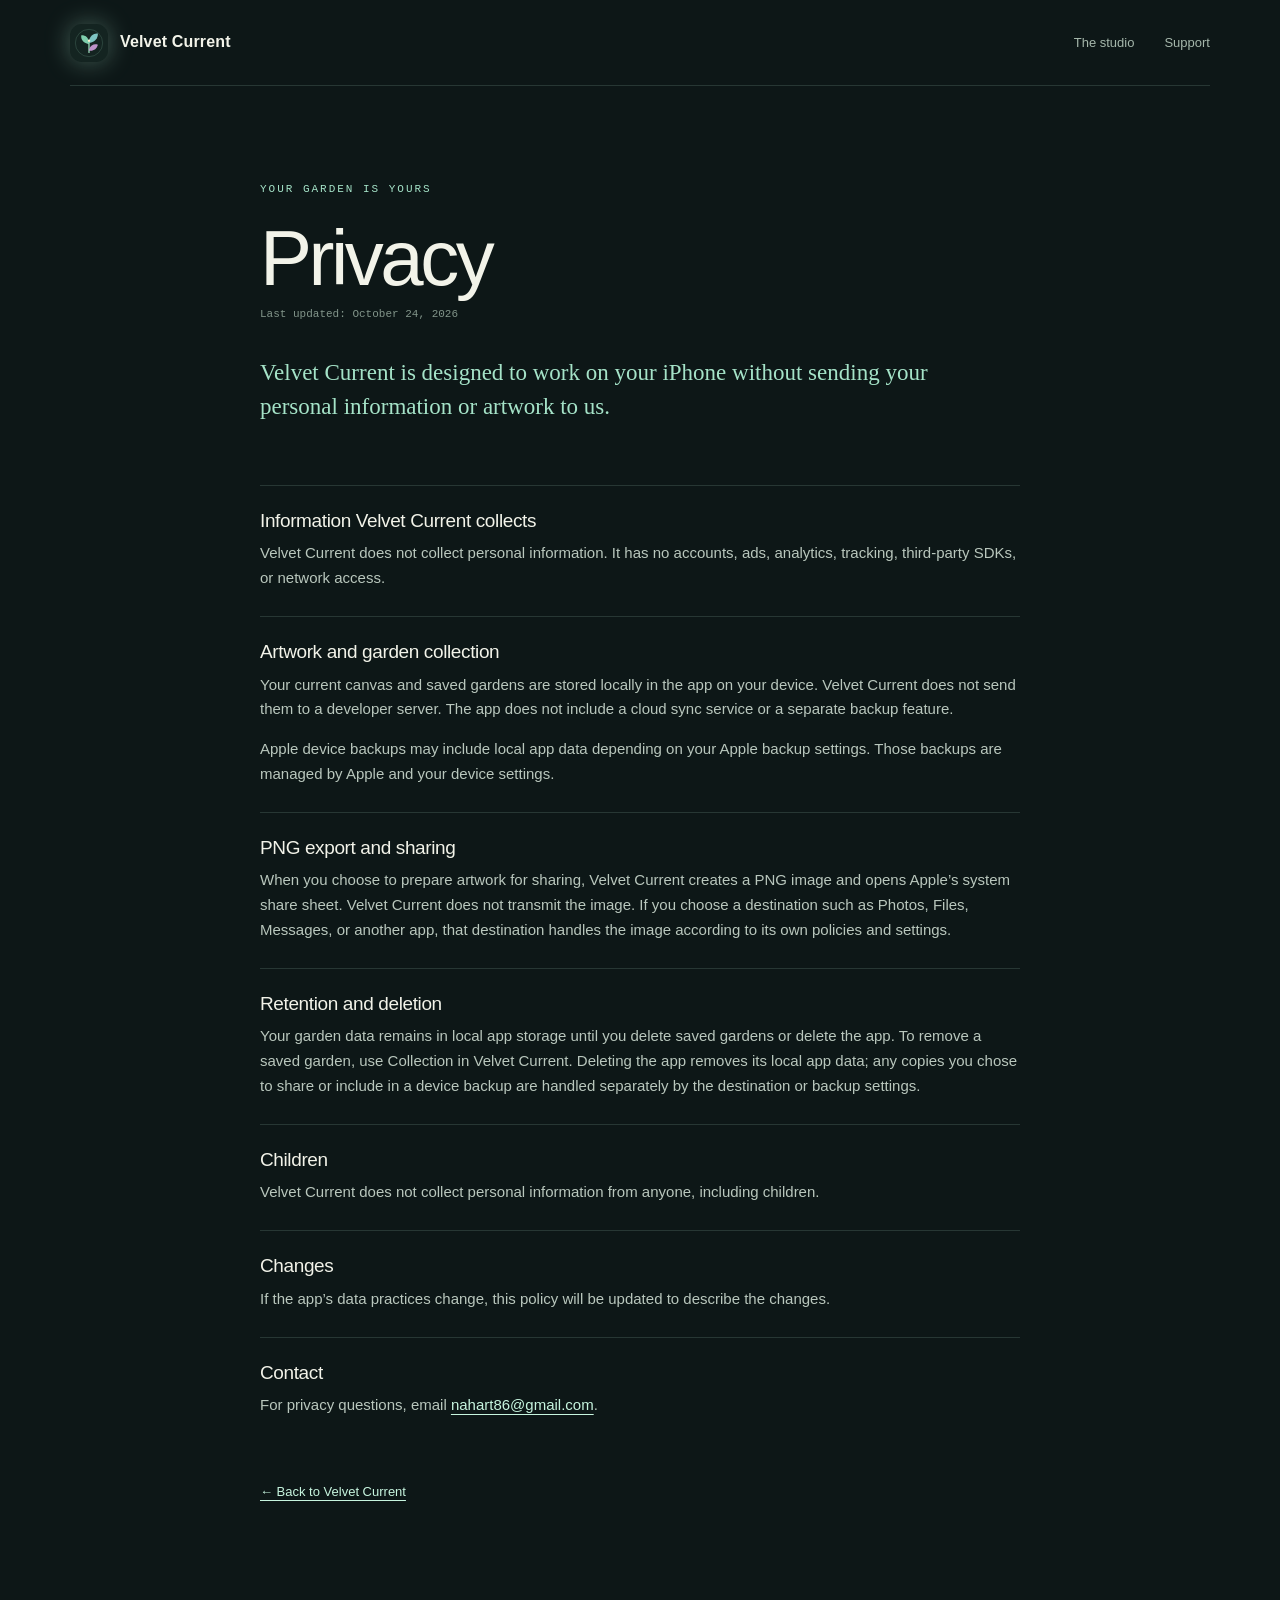
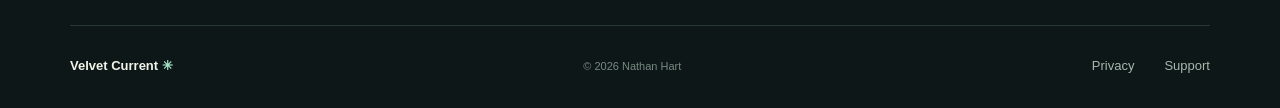
==== privacy.html @ 83b9593b "Create Velvet Current support site" ====
<!doctype html>
<html lang="en">
<head>
  <meta charset="utf-8">
  <meta name="viewport" content="width=device-width, initial-scale=1">
  <meta name="theme-color" content="#0d1717">
  <meta name="description" content="Privacy information for Velvet Current, a native iPhone art studio.">
  <title>Privacy — Velvet Current</title>
  <link rel="stylesheet" href="styles.css">
  <link rel="icon" href="assets/velvet-current.svg" type="image/svg+xml">
</head>
<body>
  <header class="site-header wrap">
    <a class="wordmark" href="./" aria-label="Velvet Current home"><img src="assets/velvet-current.svg" alt="" width="38" height="38"><span>Velvet Current</span></a>
    <nav aria-label="Main navigation"><a href="index.html#studio">The studio</a><a href="support.html">Support</a></nav>
  </header>
  <main class="legal-page wrap">
    <p class="eyebrow">Your garden is yours</p>
    <h1>Privacy</h1>
    <p class="updated">Last updated: October 24, 2026</p>
    <p class="legal-lead">Velvet Current is designed to work on your iPhone without sending your personal information or artwork to us.</p>

    <section><h2>Information Velvet Current collects</h2><p>Velvet Current does not collect personal information. It has no accounts, ads, analytics, tracking, third-party SDKs, or network access.</p></section>
    <section><h2>Artwork and garden collection</h2><p>Your current canvas and saved gardens are stored locally in the app on your device. Velvet Current does not send them to a developer server. The app does not include a cloud sync service or a separate backup feature.</p><p>Apple device backups may include local app data depending on your Apple backup settings. Those backups are managed by Apple and your device settings.</p></section>
    <section><h2>PNG export and sharing</h2><p>When you choose to prepare artwork for sharing, Velvet Current creates a PNG image and opens Apple’s system share sheet. Velvet Current does not transmit the image. If you choose a destination such as Photos, Files, Messages, or another app, that destination handles the image according to its own policies and settings.</p></section>
    <section><h2>Retention and deletion</h2><p>Your garden data remains in local app storage until you delete saved gardens or delete the app. To remove a saved garden, use Collection in Velvet Current. Deleting the app removes its local app data; any copies you chose to share or include in a device backup are handled separately by the destination or backup settings.</p></section>
    <section><h2>Children</h2><p>Velvet Current does not collect personal information from anyone, including children.</p></section>
    <section><h2>Changes</h2><p>If the app’s data practices change, this policy will be updated to describe the changes.</p></section>
    <section><h2>Contact</h2><p>For privacy questions, email <a href="mailto:nahart86@gmail.com">nahart86@gmail.com</a>.</p></section>
    <a class="text-link back-link" href="./">← Back to Velvet Current</a>
  </main>
  <footer class="site-footer wrap"><a class="footer-brand" href="./">Velvet Current <span>✳</span></a><p>© 2026 Nathan Hart</p><nav aria-label="Footer navigation"><a href="privacy.html">Privacy</a><a href="support.html">Support</a></nav></footer>
</body>
</html>
---- styles.css ----
:root{color-scheme:dark;--ink:#0d1717;--panel:#12201f;--panel-soft:#182624;--mint:#a5e3c8;--mint-bright:#c7f5df;--paper:#f2f3e9;--muted:#a5b7ab;--line:rgba(199,245,223,.14);--rose:#e9acb0;--gold:#e9ca90;--blue:#8bd4d4}
*{box-sizing:border-box}
html{scroll-behavior:smooth}
body{margin:0;background:var(--ink);color:var(--paper);font:16px/1.65 'DM Sans',-apple-system,BlinkMacSystemFont,'Segoe UI',sans-serif}
a{color:var(--mint-bright);text-underline-offset:4px}
a:hover{color:#fff}
.wrap{width:min(1140px,calc(100% - 48px));margin-inline:auto}
.site-header{height:86px;display:flex;align-items:center;justify-content:space-between;border-bottom:1px solid var(--line)}
.wordmark{display:flex;align-items:center;gap:12px;color:var(--paper);font-weight:600;letter-spacing:.01em;text-decoration:none}
.wordmark img{filter:drop-shadow(0 0 12px rgba(165,227,200,.35))}
.site-header nav,.site-footer nav{display:flex;gap:30px}
.site-header nav a,.site-footer nav a{font-size:13px;color:var(--muted);text-decoration:none}
.site-header nav a:hover,.site-footer nav a:hover{color:var(--mint-bright)}
.hero{min-height:610px;display:grid;grid-template-columns:1.02fr .98fr;align-items:center;gap:4vw;padding-block:62px 78px}
.hero-copy{max-width:520px;padding-block:25px}
.eyebrow{font:500 11px/1.5 'DM Mono',monospace;letter-spacing:.18em;text-transform:uppercase;color:var(--mint);margin:0 0 20px}
.status-mark{display:inline-grid;place-items:center;width:19px;height:19px;border:1px solid var(--mint);border-radius:50%;margin-right:8px;font-size:12px}
h1,h2,h3,p{margin-top:0}
h1,h2{font-weight:500;letter-spacing:-.045em;line-height:1.04}
h1{font-size:clamp(48px,7.1vw,88px);margin:0 0 25px}
h1 em{font-family:'Playfair Display',Georgia,serif;font-weight:500;color:var(--mint);letter-spacing:-.04em}
.hero-deck{font-size:18px;color:#c1cec4;max-width:440px;line-height:1.65;margin-bottom:34px}
.availability{display:flex;align-items:center;gap:10px;color:var(--paper);font-size:14px;margin-bottom:4px}
.status-dot{display:inline-block;width:7px;height:7px;border-radius:50%;background:var(--gold);box-shadow:0 0 12px var(--gold)}
.beta-note{font-size:12px;color:var(--muted);padding-left:17px;margin:0}
.art-frame{position:relative;margin:0;min-height:440px;border-radius:46% 46% 9px 9px / 40% 40% 9px 9px;overflow:hidden;background:radial-gradient(ellipse at 50% 46%,#244642 0,#18322f 34%,#142522 65%,#111e1d 100%);border:1px solid rgba(195,243,218,.17);box-shadow:0 25px 90px rgba(0,0,0,.26)}
.art-frame img{display:block;width:100%;height:100%;min-height:500px;object-fit:cover}
.art-frame figcaption{position:absolute;bottom:19px;left:22px;font:11px 'DM Mono',monospace;color:rgba(241,247,234,.68);letter-spacing:.12em;text-transform:uppercase}
.intro-band{background:#13211f;border-block:1px solid var(--line)}
.intro-inner{padding-block:78px 85px;text-align:center}
.intro-inner .eyebrow{margin-bottom:16px}
.intro-line{margin:0;font:500 clamp(28px,4.8vw,53px)/1.25 'Playfair Display',Georgia,serif;letter-spacing:-.025em}
.intro-line span{color:var(--mint);font-style:italic}
.tools-section{padding-block:112px 120px}
.section-heading{display:flex;justify-content:space-between;gap:40px;align-items:end;margin-bottom:48px}
.section-heading h2,.save-copy h2,.duo-copy h2,.privacy-inner h2{font-size:clamp(38px,5vw,58px);margin:0}
.section-note{max-width:350px;color:var(--muted);margin:0 0 4px}
.tool-grid{display:grid;grid-template-columns:repeat(3,1fr);gap:15px}
.tool-card{min-height:230px;padding:27px 26px;border:1px solid var(--line);border-radius:7px;background:linear-gradient(155deg,rgba(27,49,45,.8),rgba(16,29,28,.65))}
.tool-icon{display:grid;place-items:center;width:46px;height:46px;border:1px solid var(--line);border-radius:50%;font:26px Georgia,serif;color:var(--mint);margin-bottom:24px}
.tool-icon.palette{color:var(--rose)}.tool-icon.current{color:var(--blue)}
.tool-card h3{font-size:16px;margin-bottom:8px;font-weight:600}
.tool-card p{font-size:14px;color:var(--muted);margin:0;max-width:260px}
.save-section{background:#162321;overflow:hidden}
.save-inner{min-height:400px;display:grid;grid-template-columns:1fr 1fr;align-items:center;padding-block:60px}
.save-copy{max-width:460px;padding-block:30px}
.save-copy p:not(.eyebrow){color:#bac9be;max-width:420px;margin:22px 0 0}
.save-art{height:360px;position:relative;overflow:hidden;mask-image:linear-gradient(to bottom,transparent 0%,#000 18%,#000 83%,transparent 100%)}
.halo{position:absolute;width:400px;height:400px;border-radius:50%;left:50%;top:10px;transform:translateX(-50%);background:radial-gradient(circle,rgba(102,212,170,.2),rgba(58,145,129,.06) 44%,transparent 70%);filter:blur(8px)}
.stem{position:absolute;width:2px;bottom:5px;left:50%;height:300px;transform-origin:bottom;background:linear-gradient(0deg,rgba(91,205,153,.05),rgba(130,233,185,.72));border-radius:50%}
.stem-one{transform:rotate(-24deg);height:260px}.stem-two{transform:rotate(10deg);height:310px}.stem-three{transform:rotate(37deg);height:220px}
.leaf{position:absolute;width:100px;height:46px;border:1px solid rgba(177,241,203,.78);border-radius:100% 0 100% 0;background:linear-gradient(135deg,rgba(119,222,176,.23),rgba(81,159,164,.07));box-shadow:inset 0 0 20px rgba(139,234,193,.1)}
.leaf-one{left:20%;top:118px;transform:rotate(-20deg)}.leaf-two{left:36%;top:57px;transform:rotate(18deg) scale(.76)}.leaf-three{left:54%;top:128px;transform:rotate(60deg) scale(.94)}.leaf-four{left:59%;top:79px;transform:rotate(25deg) scale(.7)}.leaf-five{left:28%;top:194px;transform:rotate(26deg) scale(.72)}
.duo-section{padding-block:120px;display:grid;grid-template-columns:.8fr 1.2fr;gap:8vw;align-items:center}
.duo-copy p:not(.eyebrow){color:#bfcdc3;margin:20px 0 0;max-width:440px}
.duo-copy .small-note{font-size:12px;color:#879990;margin-top:17px}
.duo-card{display:grid;grid-template-columns:1fr 190px;gap:8px;padding:10px;min-height:300px;border:1px solid rgba(193,241,215,.28);border-radius:18px;background:linear-gradient(140deg,#203532,#111d1c);box-shadow:0 30px 70px rgba(0,0,0,.26);position:relative}
.duo-card:after{content:"";position:absolute;top:10px;bottom:10px;right:197px;width:1px;background:rgba(220,243,229,.17)}
.mini-canvas{overflow:hidden;display:grid;place-items:center;border-radius:11px;background:radial-gradient(ellipse at 52% 53%,#284b45,#101d1b)}
.mini-canvas img{width:100%;height:100%;max-height:290px;object-fit:cover}
.mini-controls{padding:22px 13px;display:flex;flex-direction:column;gap:12px}
.control-title,.control-label{font:9px 'DM Mono',monospace;letter-spacing:.13em;color:var(--mint)}
.control-label{font-size:8px;color:#9aafa2;margin-top:7px}
.swatches{display:flex;gap:8px}.swatches i{width:19px;height:19px;border-radius:50%;background:#57b8a9}.swatches i:nth-child(2){background:#db8e73}.swatches i:nth-child(3){background:#aaa1d9}
.brushes{display:flex;gap:5px;flex-wrap:wrap}.brushes b{font:8px 'DM Mono',monospace;color:#c3d0c6;border:1px solid rgba(199,245,223,.17);border-radius:10px;padding:4px 6px}
.slider{display:block;height:3px;background:#385148;border-radius:4px;margin-top:2px}.slider i{display:block;width:55%;height:100%;background:var(--mint);border-radius:4px}
.privacy-band{background:#c2e8d2;color:#14201c}
.privacy-inner{padding-block:67px;display:grid;grid-template-columns:.8fr 1fr;column-gap:8vw;row-gap:20px;align-items:center}
.privacy-inner .eyebrow{color:#396e5b}.privacy-inner h2{color:#193029}
.privacy-inner>p{color:#315046;max-width:500px;margin:0}
.privacy-inner .text-link{grid-column:2;color:#204d3e;font-size:13px}
.closing{text-align:center;padding-block:100px 110px}
.closing h2{font:500 clamp(38px,5.5vw,64px)/1.08 'Playfair Display',Georgia,serif;margin-bottom:15px}
.closing>p:not(.eyebrow){color:var(--muted);margin-bottom:27px}
.button{display:inline-block;padding:12px 21px;border:1px solid var(--mint);border-radius:3px;color:var(--mint-bright);text-decoration:none;font-size:13px;transition:background .2s,color .2s}
.button:hover{background:var(--mint);color:var(--ink)}
.site-footer{min-height:82px;border-top:1px solid var(--line);display:flex;align-items:center;justify-content:space-between;gap:20px}
.footer-brand{font-size:13px;color:var(--paper);font-weight:600;text-decoration:none}.footer-brand span{color:var(--mint)}
.site-footer p{font-size:11px;color:#778981;margin:0}
.legal-page{max-width:760px;padding-block:95px 120px}
.legal-page h1{font-size:clamp(52px,8vw,78px);margin:0 0 9px}
.updated{font:11px 'DM Mono',monospace;color:#82958a;margin-bottom:36px}
.legal-lead{font:500 23px/1.5 'Playfair Display',Georgia,serif;color:var(--mint);max-width:690px;margin-bottom:60px}
.legal-page section{padding-block:25px;border-top:1px solid var(--line)}
.legal-page section h2{font-size:19px;letter-spacing:-.02em;margin:0 0 11px}
.legal-page section p,.legal-page li{color:#b9c7bd;font-size:15px}
.legal-page section p:last-child{margin-bottom:0}
.legal-page ul{padding-left:20px;margin:12px 0 0}
.legal-page li{padding-left:5px;margin:8px 0}
.legal-page strong{color:var(--paper);font-weight:600}
.back-link{display:inline-block;margin-top:38px;font-size:13px}
.support-page{min-height:75vh}
@media(max-width:800px){.wrap{width:min(100% - 36px,650px)}.hero{grid-template-columns:1fr;gap:28px;padding-block:52px 60px}.hero-copy{padding:0}.art-frame{min-height:360px}.art-frame img{min-height:400px;max-height:560px}.section-heading{display:block}.section-note{margin-top:20px}.tools-section{padding-block:82px}.tool-grid{grid-template-columns:1fr}.tool-card{min-height:0}.save-inner{grid-template-columns:1fr;padding-block:58px 15px}.save-art{height:290px}.duo-section{grid-template-columns:1fr;gap:40px;padding-block:84px}.duo-card{min-height:250px;grid-template-columns:1fr 170px}.duo-card:after{right:177px}.privacy-inner{grid-template-columns:1fr;gap:22px;padding-block:55px}.privacy-inner .text-link{grid-column:1}.site-footer{padding-block:20px;flex-wrap:wrap}.site-footer nav{gap:18px}}
@media(max-width:520px){body{font-size:15px}.wrap{width:calc(100% - 32px)}.site-header{height:72px}.site-header nav{gap:16px}.site-header nav a{font-size:11px}.wordmark{font-size:13px;gap:8px}.wordmark img{width:32px;height:32px}.hero{padding-block:44px 49px}.hero-deck{font-size:16px}.art-frame{min-height:315px}.art-frame img{min-height:360px}.intro-inner{padding-block:58px 62px}.tool-grid{gap:10px}.tool-card{padding:22px}.save-copy h2,.duo-copy h2,.privacy-inner h2,.section-heading h2{font-size:40px}.duo-card{grid-template-columns:1fr 128px;min-height:220px;padding:7px;gap:5px;border-radius:13px}.duo-card:after{right:135px;top:7px;bottom:7px}.mini-controls{padding:16px 6px;gap:8px}.control-title{font-size:8px}.control-label{font-size:7px}.brushes{gap:3px}.brushes b{font-size:7px;padding:3px 4px}.swatches i{width:15px;height:15px}.legal-page{padding-block:66px 85px}.legal-lead{font-size:20px;margin-bottom:42px}.site-footer{justify-content:space-between}.site-footer p{order:3;width:100%}}
@media(prefers-reduced-motion:reduce){html{scroll-behavior:auto}}
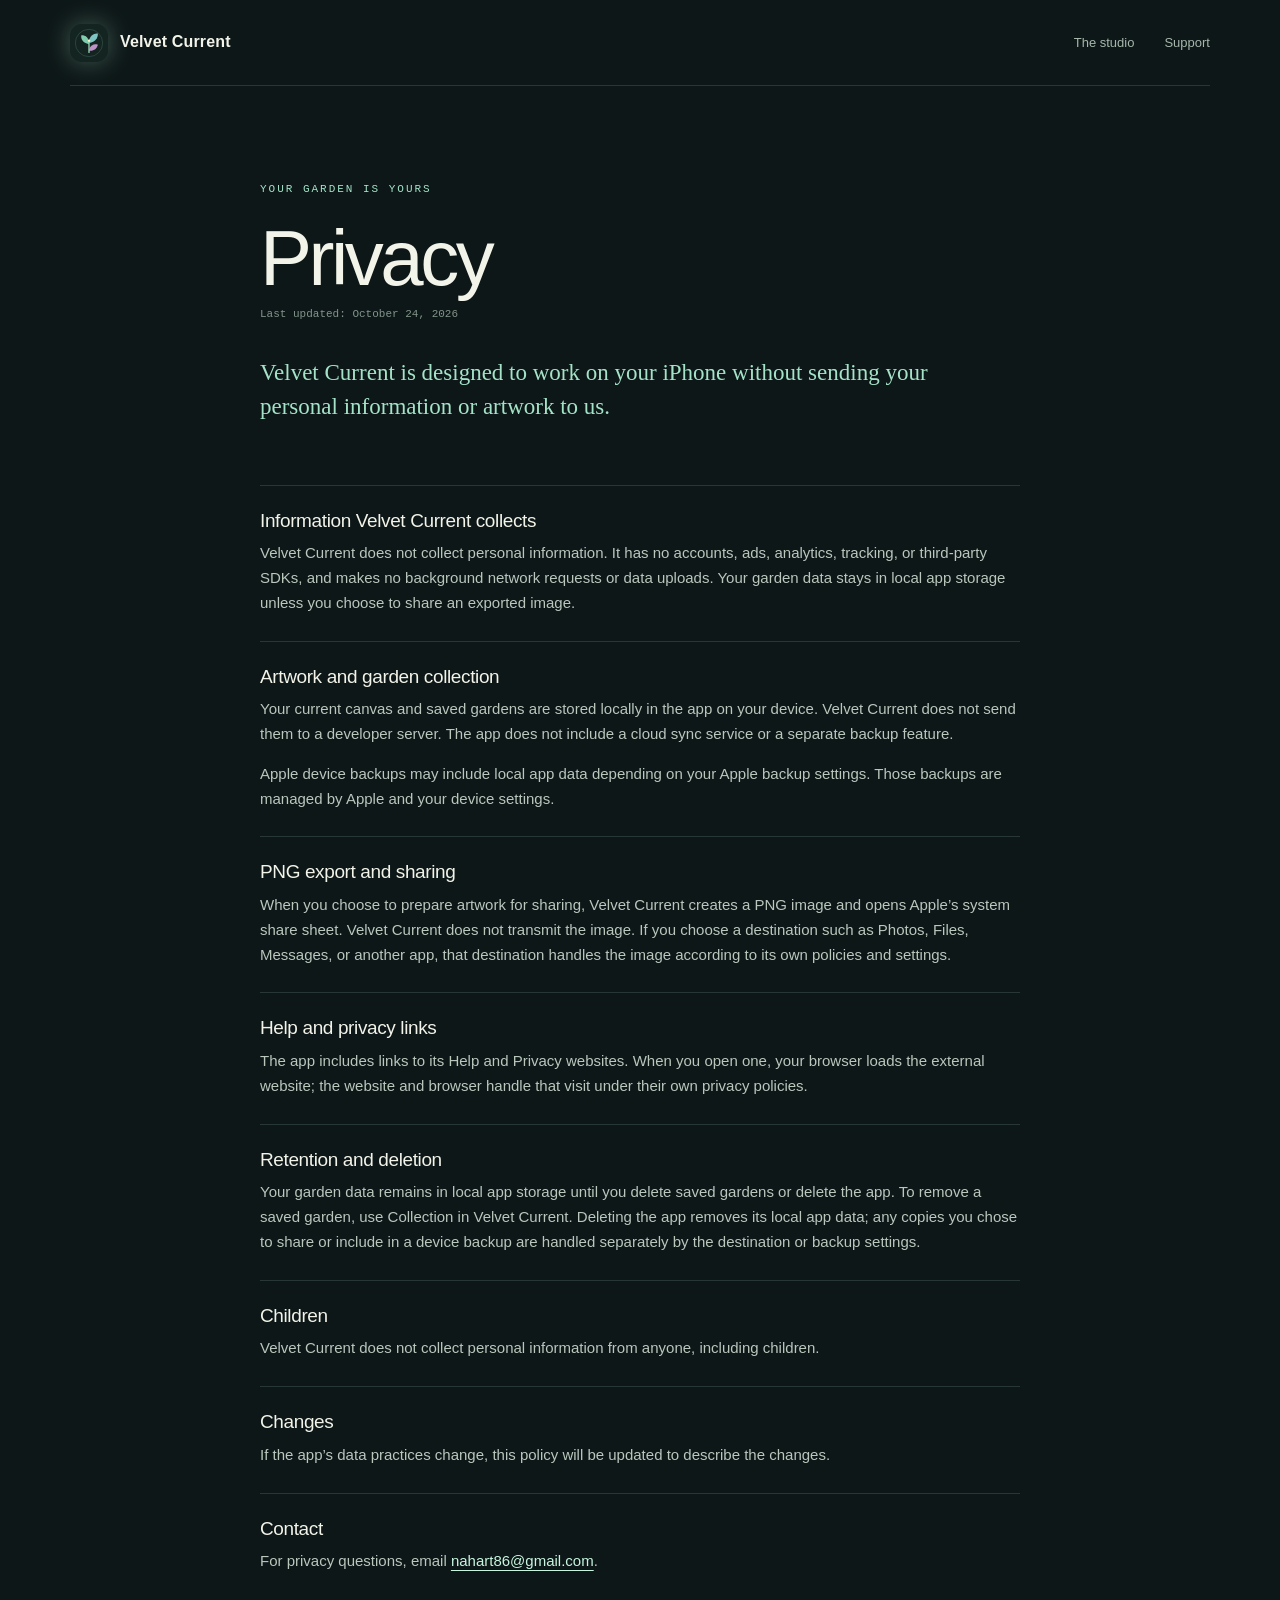
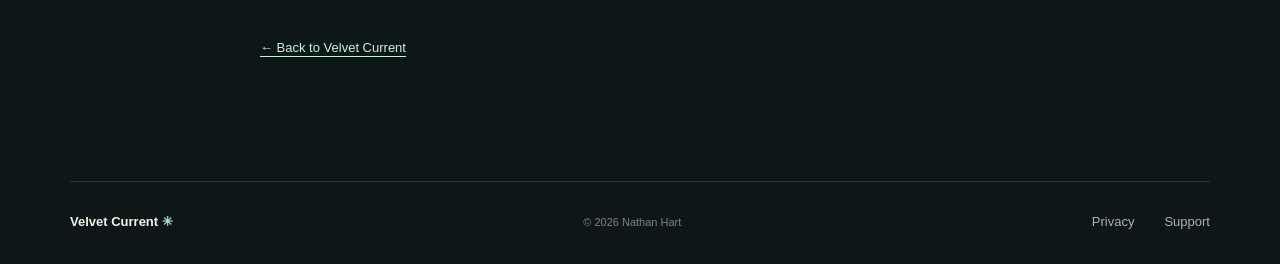
==== commit 10d74e05: "Clarify app and website privacy behavior" ====
--- a/privacy.html
+++ b/privacy.html
@@ -20,9 +20,10 @@
     <p class="updated">Last updated: October 24, 2026</p>
     <p class="legal-lead">Velvet Current is designed to work on your iPhone without sending your personal information or artwork to us.</p>
 
-    <section><h2>Information Velvet Current collects</h2><p>Velvet Current does not collect personal information. It has no accounts, ads, analytics, tracking, third-party SDKs, or network access.</p></section>
+    <section><h2>Information Velvet Current collects</h2><p>Velvet Current does not collect personal information. It has no accounts, ads, analytics, tracking, or third-party SDKs, and makes no background network requests or data uploads. Your garden data stays in local app storage unless you choose to share an exported image.</p></section>
     <section><h2>Artwork and garden collection</h2><p>Your current canvas and saved gardens are stored locally in the app on your device. Velvet Current does not send them to a developer server. The app does not include a cloud sync service or a separate backup feature.</p><p>Apple device backups may include local app data depending on your Apple backup settings. Those backups are managed by Apple and your device settings.</p></section>
     <section><h2>PNG export and sharing</h2><p>When you choose to prepare artwork for sharing, Velvet Current creates a PNG image and opens Apple’s system share sheet. Velvet Current does not transmit the image. If you choose a destination such as Photos, Files, Messages, or another app, that destination handles the image according to its own policies and settings.</p></section>
+    <section><h2>Help and privacy links</h2><p>The app includes links to its Help and Privacy websites. When you open one, your browser loads the external website; the website and browser handle that visit under their own privacy policies.</p></section>
     <section><h2>Retention and deletion</h2><p>Your garden data remains in local app storage until you delete saved gardens or delete the app. To remove a saved garden, use Collection in Velvet Current. Deleting the app removes its local app data; any copies you chose to share or include in a device backup are handled separately by the destination or backup settings.</p></section>
     <section><h2>Children</h2><p>Velvet Current does not collect personal information from anyone, including children.</p></section>
     <section><h2>Changes</h2><p>If the app’s data practices change, this policy will be updated to describe the changes.</p></section>
--- a/styles.css
+++ b/styles.css
@@ -23,9 +23,10 @@
 .availability{display:flex;align-items:center;gap:10px;color:var(--paper);font-size:14px;margin-bottom:4px}
 .status-dot{display:inline-block;width:7px;height:7px;border-radius:50%;background:var(--gold);box-shadow:0 0 12px var(--gold)}
 .beta-note{font-size:12px;color:var(--muted);padding-left:17px;margin:0}
-.art-frame{position:relative;margin:0;min-height:440px;border-radius:46% 46% 9px 9px / 40% 40% 9px 9px;overflow:hidden;background:radial-gradient(ellipse at 50% 46%,#244642 0,#18322f 34%,#142522 65%,#111e1d 100%);border:1px solid rgba(195,243,218,.17);box-shadow:0 25px 90px rgba(0,0,0,.26)}
-.art-frame img{display:block;width:100%;height:100%;min-height:500px;object-fit:cover}
-.art-frame figcaption{position:absolute;bottom:19px;left:22px;font:11px 'DM Mono',monospace;color:rgba(241,247,234,.68);letter-spacing:.12em;text-transform:uppercase}
+.phone-preview{margin:0 auto;display:flex;flex-direction:column;align-items:center;gap:13px}
+.phone-shell{width:min(100%,326px);padding:5px;border:1px solid rgba(196,244,218,.3);border-radius:43px;background:#080e0f;box-shadow:0 25px 90px rgba(0,0,0,.35),0 0 55px rgba(95,184,149,.1);overflow:hidden}
+.phone-shell img{display:block;width:100%;height:auto;border-radius:37px}
+.phone-preview figcaption{font:10px 'DM Mono',monospace;color:rgba(241,247,234,.64);letter-spacing:.11em;text-transform:uppercase;text-align:center}
 .intro-band{background:#13211f;border-block:1px solid var(--line)}
 .intro-inner{padding-block:78px 85px;text-align:center}
 .intro-inner .eyebrow{margin-bottom:16px}
@@ -90,6 +91,6 @@
 .legal-page strong{color:var(--paper);font-weight:600}
 .back-link{display:inline-block;margin-top:38px;font-size:13px}
 .support-page{min-height:75vh}
-@media(max-width:800px){.wrap{width:min(100% - 36px,650px)}.hero{grid-template-columns:1fr;gap:28px;padding-block:52px 60px}.hero-copy{padding:0}.art-frame{min-height:360px}.art-frame img{min-height:400px;max-height:560px}.section-heading{display:block}.section-note{margin-top:20px}.tools-section{padding-block:82px}.tool-grid{grid-template-columns:1fr}.tool-card{min-height:0}.save-inner{grid-template-columns:1fr;padding-block:58px 15px}.save-art{height:290px}.duo-section{grid-template-columns:1fr;gap:40px;padding-block:84px}.duo-card{min-height:250px;grid-template-columns:1fr 170px}.duo-card:after{right:177px}.privacy-inner{grid-template-columns:1fr;gap:22px;padding-block:55px}.privacy-inner .text-link{grid-column:1}.site-footer{padding-block:20px;flex-wrap:wrap}.site-footer nav{gap:18px}}
-@media(max-width:520px){body{font-size:15px}.wrap{width:calc(100% - 32px)}.site-header{height:72px}.site-header nav{gap:16px}.site-header nav a{font-size:11px}.wordmark{font-size:13px;gap:8px}.wordmark img{width:32px;height:32px}.hero{padding-block:44px 49px}.hero-deck{font-size:16px}.art-frame{min-height:315px}.art-frame img{min-height:360px}.intro-inner{padding-block:58px 62px}.tool-grid{gap:10px}.tool-card{padding:22px}.save-copy h2,.duo-copy h2,.privacy-inner h2,.section-heading h2{font-size:40px}.duo-card{grid-template-columns:1fr 128px;min-height:220px;padding:7px;gap:5px;border-radius:13px}.duo-card:after{right:135px;top:7px;bottom:7px}.mini-controls{padding:16px 6px;gap:8px}.control-title{font-size:8px}.control-label{font-size:7px}.brushes{gap:3px}.brushes b{font-size:7px;padding:3px 4px}.swatches i{width:15px;height:15px}.legal-page{padding-block:66px 85px}.legal-lead{font-size:20px;margin-bottom:42px}.site-footer{justify-content:space-between}.site-footer p{order:3;width:100%}}
+@media(max-width:800px){.wrap{width:min(100% - 36px,650px)}.hero{grid-template-columns:1fr;gap:28px;padding-block:52px 60px}.hero-copy{padding:0}.section-heading{display:block}.section-note{margin-top:20px}.tools-section{padding-block:82px}.tool-grid{grid-template-columns:1fr}.tool-card{min-height:0}.save-inner{grid-template-columns:1fr;padding-block:58px 15px}.save-art{height:290px}.duo-section{grid-template-columns:1fr;gap:40px;padding-block:84px}.duo-card{min-height:250px;grid-template-columns:1fr 170px}.duo-card:after{right:177px}.privacy-inner{grid-template-columns:1fr;gap:22px;padding-block:55px}.privacy-inner .text-link{grid-column:1}.site-footer{padding-block:20px;flex-wrap:wrap}.site-footer nav{gap:18px}}
+@media(max-width:520px){body{font-size:15px}.wrap{width:calc(100% - 32px)}.site-header{height:72px}.site-header nav{gap:16px}.site-header nav a{font-size:11px}.wordmark{font-size:13px;gap:8px}.wordmark img{width:32px;height:32px}.hero{padding-block:44px 49px}.hero-deck{font-size:16px}.phone-shell{width:min(100%,290px);border-radius:36px}.phone-shell img{border-radius:31px}.intro-inner{padding-block:58px 62px}.tool-grid{gap:10px}.tool-card{padding:22px}.save-copy h2,.duo-copy h2,.privacy-inner h2,.section-heading h2{font-size:40px}.duo-card{grid-template-columns:1fr 128px;min-height:220px;padding:7px;gap:5px;border-radius:13px}.duo-card:after{right:135px;top:7px;bottom:7px}.mini-controls{padding:16px 6px;gap:8px}.control-title{font-size:8px}.control-label{font-size:7px}.brushes{gap:3px}.brushes b{font-size:7px;padding:3px 4px}.swatches i{width:15px;height:15px}.legal-page{padding-block:66px 85px}.legal-lead{font-size:20px;margin-bottom:42px}.site-footer{justify-content:space-between}.site-footer p{order:3;width:100%}}
 @media(prefers-reduced-motion:reduce){html{scroll-behavior:auto}}
